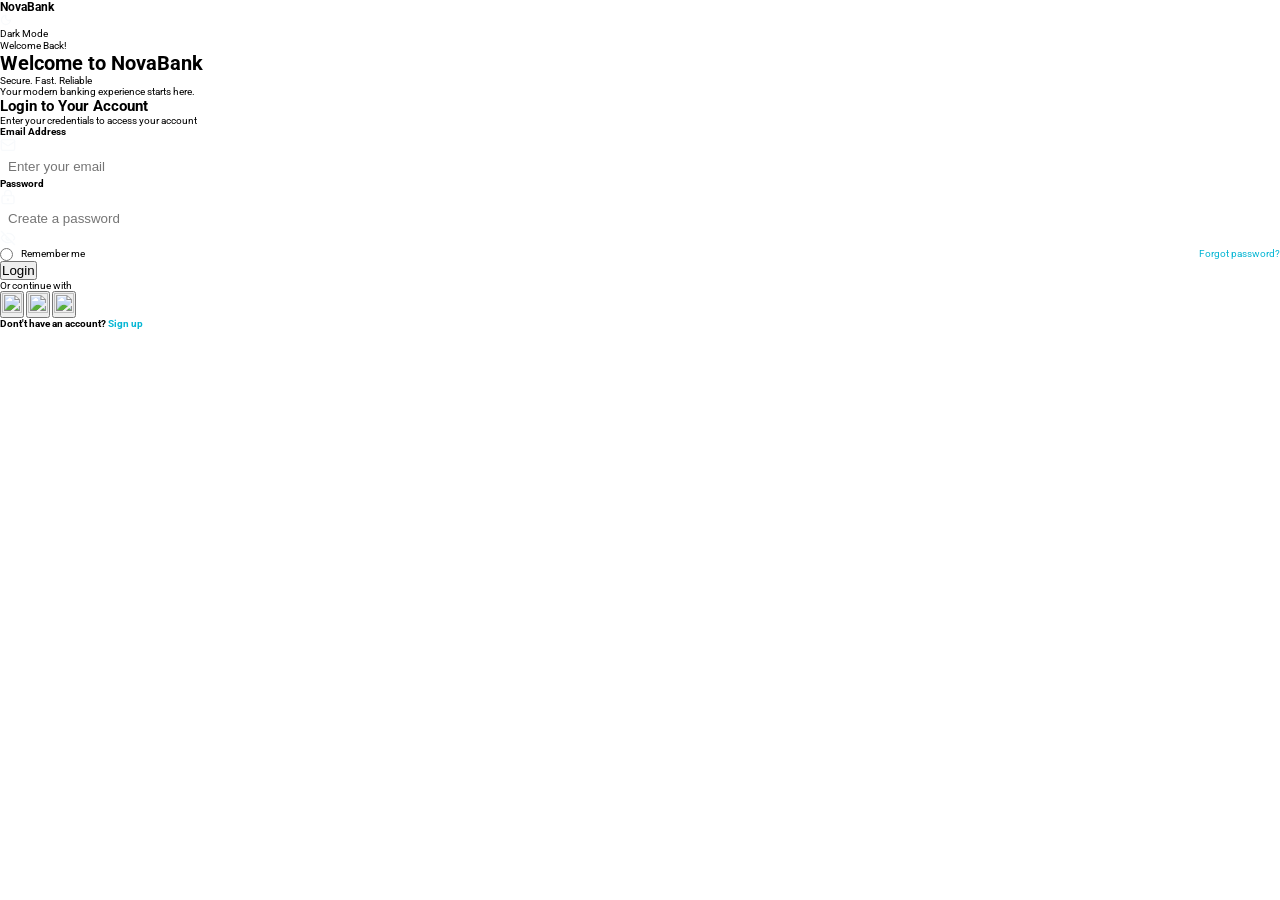
==== auth.html @ da0fc830 "ui correction(auth page)" ====
<!doctype html>
<html lang="en">
  <head>
    <meta charset="UTF-8" />
    <meta name="viewport" content="width=device-width, initial-scale=1.0" />
    <title>Signup-Login</title>
    <link rel="preconnect" href="https://fonts.googleapis.com" />
    <link rel="preconnect" href="https://fonts.gstatic.com" crossorigin />
    <link
      href="https://fonts.googleapis.com/css2?family=Inter:ital,opsz,wght@0,
14..32,100..900;1,14..32,100..900&display=swap"
      rel="stylesheet"
    />
    <link rel="preconnect" href="https://fonts.googleapis.com" />
    <link rel="preconnect" href="https://fonts.gstatic.com" crossorigin />
    <link
      href="https://fonts.googleapis.com/css2?family=Roboto:ital,wght@0,
100..900;1,100..900&display=swap"
      rel="stylesheet"
    />
    <link rel="stylesheet" href="styles/global-styles/general.css" />
    <link rel="stylesheet" href="styles/auth-styles/signup_header.css" />
    <link rel="stylesheet" href="styles/auth-styles/login.css" />
  </head>
  <body>
    <header class="header">
      <h3>Nova<span>Bank</span></h3>
      <div class="mode">
        <div class="mode_switch">
          <svg
            xmlns="http://www.w3.org/2000/svg"
            width="12"
            height="12"
            viewBox="0 0 24 24"
            fill="none"
            stroke="#f8fafc"
            stroke-width="2"
            stroke-linecap="round"
            stroke-linejoin="round"
            class="lucide lucide-moon-icon lucide-moon"
          >
            <path
              d="M20.985 12.486a9 9 0 1 1-9.473-9.472c.405-.022.617.46.402.803a6 6 0 0 0 8.268 8.268c.344-.215.825-.004.803.401"
            />
          </svg>
        </div>
        <p>Dark Mode</p>
      </div>
    </header>
    <div class="authentication_flex">
      <main class="signup_flex">
        <div class="body_header">
          <div class="hor_align login_hor">
            <p>Join NovaBank Today!</p>
            <img src="assets/icons/rocket_231138.png" alt="" class="icon" />
          </div>
          <div class="header_txt">
            <h1>Create Your <span>Account</span></h1>
            <p>
              Start your journey to smarter banking. It's quick,<br />easy and
              secure.
            </p>
          </div>
        </div>
        <form class="login_form">
          <h2>Create Your Account</h2>
          <p>Fill in your details to get started with NovaBank</p>
          <div class="input_con">
            <h4>Full Name</h4>
            <div class="input_field">
              <svg
                xmlns="http://www.w3.org/2000/svg"
                width="16"
                height="16"
                viewBox="0 0 24 24"
                fill="none"
                stroke="#f8fafc"
                stroke-width="2"
                stroke-linecap="round"
                stroke-linejoin="round"
                class="lucide lucide-user-icon lucide-user"
              >
                <path d="M19 21v-2a4 4 0 0 0-4-4H9a4 4 0 0 0-4 4v2" />
                <circle cx="12" cy="7" r="4" />
              </svg>
              <input
                placeholder="Enter your full name"
                type="text"
                class="user_name input"
              />
            </div>
          </div>
          <div class="input_con">
            <h4>Email Address</h4>
            <div class="input_field">
              <svg
                xmlns="http://www.w3.org/2000/svg"
                width="16"
                height="16"
                viewBox="0 0 24 24"
                fill="none"
                stroke="#f8fafc"
                stroke-width="2"
                stroke-linecap="round"
                stroke-linejoin="round"
                class="lucide lucide-mail-icon lucide-mail"
              >
                <path d="m22 7-8.991 5.727a2 2 0 0 1-2.009 0L2 7" />
                <rect x="2" y="4" width="20" height="16" rx="2" />
              </svg>
              <input
                placeholder="Enter your email"
                type="email"
                class="user_email input"
              />
            </div>
          </div>
          <div class="input_con">
            <h4>Phone Number</h4>
            <div class="input_field">
              <svg
                xmlns="http://www.w3.org/2000/svg"
                width="16"
                height="16"
                viewBox="0 0 24 24"
                fill="none"
                stroke="#f8fafc"
                stroke-width="2"
                stroke-linecap="round"
                stroke-linejoin="round"
                class="lucide lucide-phone-icon lucide-phone"
              >
                <path
                  d="M13.832 16.568a1 1 0 0 0 1.213-.303l.355-.465A2 2 0 0 1 
17 15h3a2 2 0 0 1 2 2v3a2 2 0 0 1-2 2A18 18 0 0 1 2 4a2 2 0 
0 1 2-2h3a2 2 0 0 1 2 2v3a2 2 0 0 1-.8 1.6l-.468.351a1 1 0 
0 0-.292 1.233 14 14 0 0 0 6.392 6.384"
                />
              </svg>
              <input
                placeholder="Enter your phone number"
                type="number"
                class="user_phone input"
              />
            </div>
          </div>
          <div class="input_con">
            <h4>Password</h4>
            <div class="input_field">
              <svg
                xmlns="http://www.w3.org/2000/svg"
                width="16"
                height="16"
                viewBox="0 0 24 24"
                fill="none"
                stroke="#f8fafc"
                stroke-width="2"
                stroke-linecap="round"
                stroke-linejoin="round"
                class="lucide lucide-lock-keyhole-icon lucide-lock-keyhole"
              >
                <circle cx="12" cy="16" r="1" />
                <rect x="3" y="10" width="18" height="12" rx="2" />
                <path d="M7 10V7a5 5 0 0 1 10 0v3" />
              </svg>
              <input
                placeholder="Create a password"
                type="password"
                class="user_password input"
              />
              <svg
                xmlns="http://www.w3.org/2000/svg"
                width="16"
                height="16"
                viewBox="0 0 24 24"
                fill="none"
                stroke="#f8fafc"
                stroke-width="2"
                stroke-linecap="round"
                stroke-linejoin="round"
                class="lucide lucide-eye-off-icon lucide-eye-off"
              >
                <path
                  d="M10.733 5.076a10.744 10.744 0 0 1 11.205 6.575 1 1 0 0 1 
0 .696 10.747 10.747 0 0 1-1.444 2.49"
                />
                <path d="M14.084 14.158a3 3 0 0 1-4.242-4.242" />
                <path
                  d="M17.479 17.499a10.75 10.75 0 0 1-15.417-5.151 1 1 0 0 1 
0-.696 10.75 10.75 0 0 1 4.446-5.143"
                />
                <path d="m2 2 20 20" />
              </svg>
            </div>
          </div>
          <div class="input_con">
            <h4>Confirm Password</h4>
            <div class="input_field">
              <svg
                xmlns="http://www.w3.org/2000/svg"
                width="16"
                height="16"
                viewBox="0 0 24 24"
                fill="none"
                stroke="#f8fafc"
                stroke-width="2"
                stroke-linecap="round"
                stroke-linejoin="round"
                class="lucide lucide-lock-keyhole-icon lucide-lock-keyhole"
              >
                <circle cx="12" cy="16" r="1" />
                <rect x="3" y="10" width="18" height="12" rx="2" />
                <path d="M7 10V7a5 5 0 0 1 10 0v3" />
              </svg>
              <input
                placeholder="Confirm your password"
                type="password"
                class="user_email input"
              />
              <svg
                xmlns="http://www.w3.org/2000/svg"
                width="16"
                height="16"
                viewBox="0 0 24 24"
                fill="none"
                stroke="#f8fafc"
                stroke-width="2"
                stroke-linecap="round"
                stroke-linejoin="round"
                class="lucide lucide-eye-off-icon lucide-eye-off"
              >
                <path
                  d="M10.733 5.076a10.744 10.744 0 0 1 11.205 6.575 1 1 0 0 1 
0 .696 10.747 10.747 0 0 1-1.444 2.49"
                />
                <path d="M14.084 14.158a3 3 0 0 1-4.242-4.242" />
                <path
                  d="M17.479 17.499a10.75 10.75 0 0 1-15.417-5.151 1 1 0 0 1 
0-.696 10.75 10.75 0 0 1 4.446-5.143"
                />
                <path d="m2 2 20 20" />
              </svg>
            </div>
          </div>
          <div class="terms_privacy">
            <input type="radio" class="privacy_approval" />
            <p>
              I agree to the <a href="#">Terms of Services</a> and
              <a href="#">Privacy Policy</a>
            </p>
          </div>
          <button type="submit" class="create_account_btn button">
            Create Account
          </button>
          <div class="signup_options_con_txt">
            <div class="hor_divider"></div>
            <p>Or sign up with</p>
            <div class="hor_divider"></div>
          </div>
          <div class="signup_options">
            <button class="google button_opt">
              <img
                src="assets/icons/google_2702602.png"
                alt=""
                class="icon_lg"
              />
            </button>
            <button class="apple button_opt">
              <img
                src="assets/icons/social_10092375.png"
                alt=""
                class="icon_lg"
              />
            </button>
            <button class="email button_opt">
              <img src="assets/icons/gmail_281786.png" alt="" class="icon_lg" />
            </button>
          </div>
          <div class="login_suggestion_link">
            <h4>
              Already have an account?
              <a href="#" class="login_suggestion">Login</a>
            </h4>
          </div>
        </form>
      </main>
      <main class="login_flex">
        <div class="body_header">
          <div class="hor_align login_hor">
            <p>Welcome Back!</p>
            <img src="assets/icons/rocket_231138.png" alt="" class="icon" />
          </div>
          <div class="header_txt">
            <h1>Welcome to <span>NovaBank</span></h1>
            <p>
              Secure. Fast. Reliable<br />Your modern banking experience starts
              here.
            </p>
          </div>
        </div>
        <form class="login_form">
          <h2>Login to Your Account</h2>
          <p>Enter your credentials to access your account</p>
          <div class="input_con">
            <h4>Email Address</h4>
            <div class="input_field">
              <svg
                xmlns="http://www.w3.org/2000/svg"
                width="16"
                height="16"
                viewBox="0 0 24 24"
                fill="none"
                stroke="#f8fafc"
                stroke-width="2"
                stroke-linecap="round"
                stroke-linejoin="round"
                class="lucide lucide-mail-icon lucide-mail"
              >
                <path d="m22 7-8.991 5.727a2 2 0 0 1-2.009 0L2 7" />
                <rect x="2" y="4" width="20" height="16" rx="2" />
              </svg>
              <input
                placeholder="Enter your email"
                type="email"
                class="user_email input"
              />
            </div>
          </div>
          <div class="input_con">
            <h4>Password</h4>
            <div class="input_field">
              <svg
                xmlns="http://www.w3.org/2000/svg"
                width="16"
                height="16"
                viewBox="0 0 24 24"
                fill="none"
                stroke="#f8fafc"
                stroke-width="2"
                stroke-linecap="round"
                stroke-linejoin="round"
                class="lucide lucide-lock-keyhole-icon lucide-lock-keyhole"
              >
                <circle cx="12" cy="16" r="1" />
                <rect x="3" y="10" width="18" height="12" rx="2" />
                <path d="M7 10V7a5 5 0 0 1 10 0v3" />
              </svg>
              <input
                placeholder="Create a password"
                type="password"
                class="user_password input"
              />
              <svg
                xmlns="http://www.w3.org/2000/svg"
                width="16"
                height="16"
                viewBox="0 0 24 24"
                fill="none"
                stroke="#f8fafc"
                stroke-width="2"
                stroke-linecap="round"
                stroke-linejoin="round"
                class="lucide lucide-eye-off-icon lucide-eye-off"
              >
                <path
                  d="M10.733 5.076a10.744 10.744 0 0 1 11.205 6.575 1 1 0 0 1 
0 .696 10.747 10.747 0 0 1-1.444 2.49"
                />
                <path d="M14.084 14.158a3 3 0 0 1-4.242-4.242" />
                <path
                  d="M17.479 17.499a10.75 10.75 0 0 1-15.417-5.151 1 1 0 0 1 
0-.696 10.75 10.75 0 0 1 4.446-5.143"
                />
                <path d="m2 2 20 20" />
              </svg>
            </div>
          </div>
          <div class="terms_privacy password_entries_con">
            <div class="hor_flex">
              <input type="radio" class="privacy_approval" />
              <p>Remember me</p>
            </div>
            <p>
              <a href="#">Forgot password?</a>
            </p>
          </div>
          <button type="submit" class="create_account_btn button">Login</button>
          <div class="signup_options_con_txt">
            <div class="hor_divider login_divider"></div>
            <p>Or continue with</p>
            <div class="hor_divider login_divider"></div>
          </div>
          <div class="signup_options">
            <button class="google button_opt">
              <img
                src="assets/icons/google_2702602.png"
                alt=""
                class="icon_lg"
              />
            </button>
            <button class="apple button_opt">
              <img
                src="assets/icons/social_10092375.png"
                alt=""
                class="icon_lg"
              />
            </button>
            <button class="email button_opt">
              <img src="assets/icons/gmail_281786.png" alt="" class="icon_lg" />
            </button>
          </div>
          <div class="login_suggestion_link">
            <h4>
              Dont't have an account?
              <a href="#" class="sign_suggestion">Sign up</a>
            </h4>
          </div>
        </form>
      </main>
    </div>

    <script src="src/auth/signup.js"></script>
  </body>
</html>
---- styles/global-styles/general.css ----
:root {
  /* =========================
     COLORS
  ========================== */

  --primary-color: #2563eb;
  --primary-light: #3b82f6;
  --primary-dark: #1d4ed8;
  --hover: rgba(255, 255, 255, 0.9);
  --secondary-color: #0f172a;
  --accent-color: #06b6d4;

  --success-color: #16a34a;
  --warning-color: #f59e0b;
  --danger-color: #dc2626;

  /* =========================
     BACKGROUND COLORS
  ========================== */

  --bg-color: #0f172a;
  --bg-secondary: #111827;
  --bg-card: #1e293b;
  --bg-hover: #334155;

  /* =========================
     TEXT COLORS
  ========================== */

  --text-primary: #f8fafc;
  --text-secondary: #cbd5e1;
  --text-muted: #94a3b8;

  /* =========================
     BORDER COLORS
  ========================== */

  --border-color: #334155;
  --border-light: #475569;
  --border-white: #f8fafc;

  /* =========================
     TYPOGRAPHY
  ========================== */

  --font-family: "Inter", sans-serif;

  --font-xs: 0.75rem;
  --font-sm: 0.875rem;
  --font-md: 1rem;
  --font-lg: 1.25rem;
  --font-xl: 1.5rem;
  --font-2xl: 2rem;

  --font-light: 300;
  --font-normal: 400;
  --font-medium: 500;
  --font-bold: 700;

  /* =========================
     SPACING
  ========================== */

  --space-xs: 0.25rem;
  --space-sm: 0.5rem;
  --space-md: 1rem;
  --space-lg: 1.5rem;
  --space-xl: 2rem;
  --space-2xl: 3rem;

  /* =========================
     BORDER RADIUS
  ========================== */

  --radius-sm: 6px;
  --radius-md: 10px;
  --radius-lg: 16px;
  --radius-xl: 24px;
  --radius-full: 999px;

  /* =========================
     SHADOWS
  ========================== */

  --shadow-sm: 0 2px 4px rgba(0, 0, 0, 0.1);

  --shadow-md: 0 4px 10px rgba(0, 0, 0, 0.15);

  --shadow-lg: 0 10px 25px rgba(0, 0, 0, 0.25);
  --shadow: 0px 2px 12px #1d4ed8;
  --shadow-t: 0px 2px 80px #1d4ed8;

  /* =========================
     TRANSITIONS
  ========================== */

  --transition-fast: 0.2s ease;
  --transition-normal: 0.3s ease;
  --transition-slow: 0.5s ease;

  /* =========================
     LAYOUT
  ========================== */

  --sidebar-width: 260px;
  --navbar-height: 70px;
  --container-width: 1200px;

  /* =========================
     Z-INDEX
  ========================== */

  --z-dropdown: 100;
  --z-fixed: 500;
  --z-modal: 1000;
  --z-toast: 2000;

  /* =========================
     GLASSMORPHISM
  ========================== */

  --glass-bg: rgba(255, 255, 255, 0.05);
  --glass-border: rgba(255, 255, 255, 0.1);
  --glass-blur: blur(12px);

  /* =========================
     PRIMARY GRADIENTS
  ========================== */

  --gradient-primary: linear-gradient(
    135deg,
    #2563eb 0%,
    #3b82f6 50%,
    #06b6d4 100%
  );

  --gradient-secondary: linear-gradient(
    135deg,
    #0f172a 0%,
    #111827 50%,
    #1e293b 100%
  );

  --gradient-card: linear-gradient(
    145deg,
    rgba(37, 99, 235, 0.12),
    rgba(6, 182, 212, 0.06)
  );

  --gradient-glow: radial-gradient(
    circle,
    rgba(37, 99, 235, 0.35),
    transparent 70%
  );

  --gradient-border: linear-gradient(
    to right,
    rgba(59, 130, 246, 0.5),
    rgba(6, 182, 212, 0.3)
  );

  /* =========================
     BUTTON GRADIENTS
  ========================== */

  --gradient-btn-primary: linear-gradient(135deg, #2563eb, #06b6d4);

  --gradient-btn-hover: linear-gradient(135deg, #1d4ed8, #0891b2);

  /* =========================
     HERO BACKGROUND
  ========================== */

  --gradient-hero:
    radial-gradient(
      circle at top left,
      rgba(37, 99, 235, 0.2),
      transparent 30%
    ),
    radial-gradient(
      circle at bottom right,
      rgba(6, 182, 212, 0.15),
      transparent 30%
    ),
    #0f172a;

  /* =========================
     TEXT GRADIENT
  ========================== */

  --gradient-text: linear-gradient(to right, #60a5fa, #22d3ee);

  /* =========================
     FINTECH GLOW EFFECTS
  ========================== */

  --gradient-blue-glow: radial-gradient(
    circle,
    rgba(37, 99, 235, 0.4),
    transparent 75%
  );

  --gradient-cyan-glow: radial-gradient(
    circle,
    rgba(6, 182, 212, 0.35),
    transparent 75%
  );
}
* {
  margin: 0;
  padding: 0;
  box-sizing: border-box;
}
html {
  font-size: 62.5%;
  scroll-behavior: smooth;
}
body {
  font-family: "Roboto", sans-serif;
  font-optical-sizing: auto;
  font-style: normal;
  font-variation-settings: "wdth" 100;
}
a {
  text-decoration: none;
  color: var(--accent-color);
}
.btn {
  padding: var(--space-md) var(--space-xl);
  border-radius: var(--radius-md);
  background: none;
  border: none;
  color: var(--text-primary);
  font-size: var(--font-md);
  transition:
    background-color 0.4s ease,
    color 0.4s ease,
    transform 0.4s ease;
}
.flex_con {
  display: flex;
  justify-content: space-between;
  align-items: center;
  padding: 2rem 3rem;
  border-radius: 1.2rem;
  background-color: var(--bg-secondary);
  margin-top: 4rem;
  border: 1px solid var(--primary-dark);
  gap: 1rem;
}
.flex_content {
  display: flex;
  flex-direction: column;
}
.icon {
  height: 1.2rem;
  width: 1.2rem;
}
.icon_lg {
  height: 2rem;
  width: 2rem;
}
.hor_align {
  display: flex;
  align-items: center;
  gap: 0.4rem;
}
.input {
  padding: 0.4rem 0.8rem;
  background: none;
  border: none;
  width: 100%;
  outline: none;
  color: var(--text-primary);
}
input[type="number"]::-webkit-outer-spin-button,
input[type="number"]::-webkit-inner-spin-button {
  -webkit-appearance: none;
  margin: 0;
}
.authentication_flex {
  position: relative;
  width: 100%;
}

.signup_flex,
.login_flex {
  position: absolute;
  width: 100%;
  transition: all 1s ease;
}

.login_flex {
  left: 0;
}

.signup_flex {
  left: -100%;
}

/* show signup */
.signup_show {
  left: 0;
}

/* move login out */
.login_hide {
  left: 100%;
  opacity: 0;
}

/* reset states */
.login_show {
  left: 0;
  opacity: 1;
}

.signup_hide {
  left: -100%;
  opacity: 0;
}
.login_suggested_links {
  display: flex;
  gap: 0.8rem;
  align-items: center;
  justify-content: center;
  text-align: center;
}
---- styles/auth-styles/login.css ----
.password_entries_con {
  display: flex;
  justify-content: space-between;
}
.hor_flex {
  display: flex;
  justify-content: center;
  gap: 0.8rem;
}
.login_divider {
  width: min(8rem, 100%);
}
body {
  overflow-x: hidden;
}
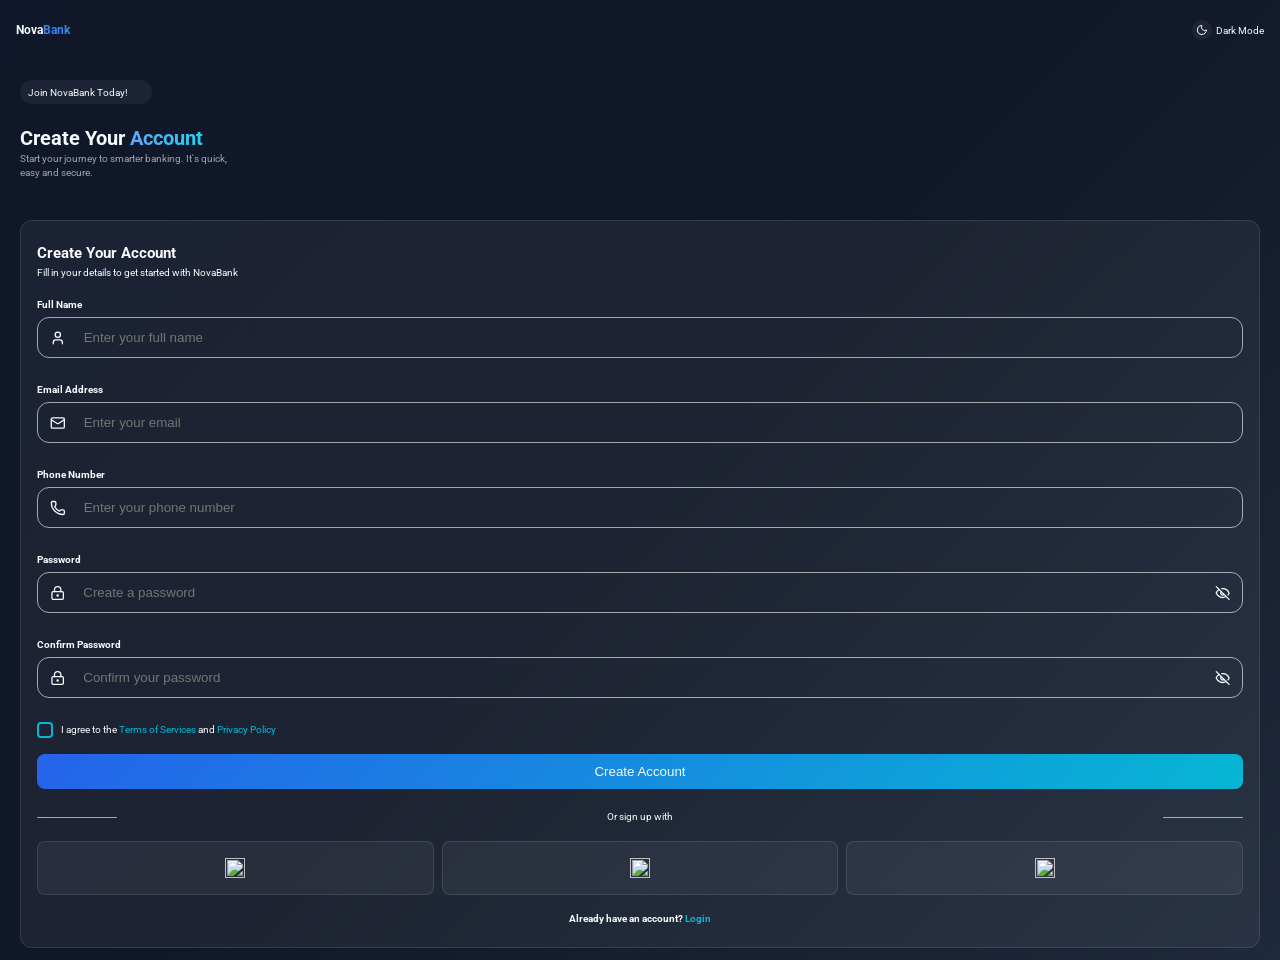
==== commit fd9dfba7: "signup form validation logic implementation" ====
--- a/auth.html
+++ b/auth.html
@@ -62,7 +62,7 @@
             </p>
           </div>
         </div>
-        <form class="login_form">
+        <form class="signup_form">
           <h2>Create Your Account</h2>
           <p>Fill in your details to get started with NovaBank</p>
           <div class="input_con">
@@ -86,9 +86,10 @@
               <input
                 placeholder="Enter your full name"
                 type="text"
-                class="user_name input"
-              />
-            </div>
+                class="user_name input js_signup_name"
+              />
+            </div>
+            <div class="name_error_msg error_con"></div>
           </div>
           <div class="input_con">
             <h4>Email Address</h4>
@@ -111,9 +112,10 @@
               <input
                 placeholder="Enter your email"
                 type="email"
-                class="user_email input"
-              />
-            </div>
+                class="user_email input js_signup_email"
+              />
+            </div>
+            <div class="email_error_msg error_con"></div>
           </div>
           <div class="input_con">
             <h4>Phone Number</h4>
@@ -132,21 +134,22 @@
               >
                 <path
                   d="M13.832 16.568a1 1 0 0 0 1.213-.303l.355-.465A2 2 0 0 1 
-17 15h3a2 2 0 0 1 2 2v3a2 2 0 0 1-2 2A18 18 0 0 1 2 4a2 2 0 
-0 1 2-2h3a2 2 0 0 1 2 2v3a2 2 0 0 1-.8 1.6l-.468.351a1 1 0 
-0 0-.292 1.233 14 14 0 0 0 6.392 6.384"
+                 17 15h3a2 2 0 0 1 2 2v3a2 2 0 0 1-2 2A18 18 0 0 1 2 4a2 2 0 
+                 0 1 2-2h3a2 2 0 0 1 2 2v3a2 2 0 0 1-.8 1.6l-.468.351a1 1 0 
+                 0 0-.292 1.233 14 14 0 0 0 6.392 6.384"
                 />
               </svg>
               <input
                 placeholder="Enter your phone number"
                 type="number"
-                class="user_phone input"
-              />
-            </div>
+                class="user_phone input js_signup_phone"
+              />
+            </div>
+            <div class="phoneNo_error_msg error_con"></div>
           </div>
           <div class="input_con">
             <h4>Password</h4>
-            <div class="input_field">
+            <div class="input_field password_con1">
               <svg
                 xmlns="http://www.w3.org/2000/svg"
                 width="16"
@@ -166,7 +169,7 @@
               <input
                 placeholder="Create a password"
                 type="password"
-                class="user_password input"
+                class="user_password input js_signup_password"
               />
               <svg
                 xmlns="http://www.w3.org/2000/svg"
@@ -192,10 +195,11 @@
                 <path d="m2 2 20 20" />
               </svg>
             </div>
+            <div class="password_error_msg error_con"></div>
           </div>
           <div class="input_con">
             <h4>Confirm Password</h4>
-            <div class="input_field">
+            <div class="input_field js_user_password_con2">
               <svg
                 xmlns="http://www.w3.org/2000/svg"
                 width="16"
@@ -215,7 +219,7 @@
               <input
                 placeholder="Confirm your password"
                 type="password"
-                class="user_email input"
+                class="js_confirm_password input"
               />
               <svg
                 xmlns="http://www.w3.org/2000/svg"
@@ -231,16 +235,17 @@
               >
                 <path
                   d="M10.733 5.076a10.744 10.744 0 0 1 11.205 6.575 1 1 0 0 1 
-0 .696 10.747 10.747 0 0 1-1.444 2.49"
+                0 .696 10.747 10.747 0 0 1-1.444 2.49"
                 />
                 <path d="M14.084 14.158a3 3 0 0 1-4.242-4.242" />
                 <path
                   d="M17.479 17.499a10.75 10.75 0 0 1-15.417-5.151 1 1 0 0 1 
-0-.696 10.75 10.75 0 0 1 4.446-5.143"
+                0-.696 10.75 10.75 0 0 1 4.446-5.143"
                 />
                 <path d="m2 2 20 20" />
               </svg>
             </div>
+            <div class="confirm_password_error_msg error_con"></div>
           </div>
           <div class="terms_privacy">
             <input type="radio" class="privacy_approval" />
@@ -418,7 +423,6 @@
         </form>
       </main>
     </div>
-
-    <script src="src/auth/signup.js"></script>
+    <script type="module" src="src/controllers/authController.js"></script>
   </body>
 </html>
--- a/styles/global-styles/general.css
+++ b/styles/global-styles/general.css
@@ -6,7 +6,7 @@
   --primary-color: #2563eb;
   --primary-light: #3b82f6;
   --primary-dark: #1d4ed8;
-  --hover: rgba(255, 255, 255, 0.9);
+  --hover: rgb(238, 238, 238);
   --secondary-color: #0f172a;
   --accent-color: #06b6d4;
 
@@ -30,6 +30,7 @@
   --text-primary: #f8fafc;
   --text-secondary: #cbd5e1;
   --text-muted: #94a3b8;
+  --text: rgba(255, 255, 255, 0.6);
 
   /* =========================
      BORDER COLORS
@@ -48,7 +49,7 @@
   --font-xs: 0.75rem;
   --font-sm: 0.875rem;
   --font-md: 1rem;
-  --font-lg: 1.25rem;
+  --font-lg: 1.2rem;
   --font-xl: 1.5rem;
   --font-2xl: 2rem;
 
@@ -220,6 +221,7 @@
   font-optical-sizing: auto;
   font-style: normal;
   font-variation-settings: "wdth" 100;
+  position: relative;
 }
 a {
   text-decoration: none;
@@ -239,14 +241,12 @@
 }
 .flex_con {
   display: flex;
-  justify-content: space-between;
   align-items: center;
-  padding: 2rem 3rem;
+  padding: 2rem 2rem;
   border-radius: 1.2rem;
   background-color: var(--bg-secondary);
   margin-top: 4rem;
   border: 1px solid var(--primary-dark);
-  gap: 1rem;
 }
 .flex_content {
   display: flex;
@@ -281,43 +281,48 @@
 .authentication_flex {
   position: relative;
   width: 100%;
-}
-
+  overflow-x: hidden;
+  overflow-y: auto;
+  min-height: 100vh;
+}
 .signup_flex,
 .login_flex {
   position: absolute;
   width: 100%;
-  transition: all 1s ease;
-}
-
+  top: 0;
+  transition: all 0.8s ease;
+  padding: 2rem;
+  overflow-y: auto;
+}
 .login_flex {
+  left: 100%;
+}
+.signup_flex {
   left: 0;
 }
 
-.signup_flex {
-  left: -100%;
-}
-
-/* show signup */
+/* login visible */
+.login_show {
+  transform: translateX(0);
+  opacity: 1;
+}
+
+/* login hidden */
+.login_hide {
+  transform: translateX(100%);
+  opacity: 0;
+}
+
+/* signup hidden */
+.signup_hide {
+  transform: translateX(-100%);
+  opacity: 0;
+}
+
+/* signup visible */
 .signup_show {
-  left: 0;
-}
-
-/* move login out */
-.login_hide {
-  left: 100%;
-  opacity: 0;
-}
-
-/* reset states */
-.login_show {
-  left: 0;
+  transform: translateX(100%);
   opacity: 1;
-}
-
-.signup_hide {
-  left: -100%;
-  opacity: 0;
 }
 .login_suggested_links {
   display: flex;
@@ -326,3 +331,10 @@
   justify-content: center;
   text-align: center;
 }
+.divider_vert {
+  height: 3rem;
+  border-radius: 1rem;
+  width: 2px;
+  margin: 0 0.8rem;
+  background-color: rgba(255, 255, 255, 0.1);
+}
--- a/styles/auth-styles/signup_header.css
+++ b/styles/auth-styles/signup_header.css
@@ -0,0 +1,167 @@
+body {
+  background: var(--gradient-secondary);
+  color: var(--text-primary);
+}
+.header {
+  display: flex;
+  justify-content: space-between;
+  align-items: center;
+  padding: 2rem 1.6rem;
+}
+.header span {
+  color: var(--primary-light);
+}
+.mode {
+  display: flex;
+  gap: 0.4rem;
+  align-items: center;
+}
+.mode_switch {
+  height: 2rem;
+  width: 2rem;
+  display: flex;
+  border-radius: 1rem;
+  justify-content: center;
+  align-items: center;
+  padding: 0.4rem;
+  background-color: var(--glass-bg);
+}
+.login_hor {
+  padding: 0.6rem 0.8rem;
+  background-color: var(--glass-bg);
+  width: max-content;
+  border-radius: 1.2rem;
+}
+.header_txt {
+  padding-top: 2rem;
+  line-height: 1.4;
+}
+.header_txt span {
+  background: var(--gradient-text);
+  -webkit-background-clip: text;
+  -webkit-text-fill-color: transparent;
+  background-clip: text;
+}
+.header_txt p {
+  color: rgba(255, 255, 255, 0.6);
+}
+.login_form,
+.signup_form {
+  margin-top: 4rem;
+  padding-bottom: 4000rem;
+  padding: 2rem 1.6rem;
+  border: 1px solid rgba(255, 255, 255, 0.1);
+  border-radius: 1.2rem;
+  background-color: var(--glass-bg);
+  line-height: 1.6;
+}
+.login_form p {
+  color: rgba(255, 255, 255, 0.6);
+}
+.input_con {
+  margin-top: 1.6rem;
+}
+.error_con {
+  padding-top: 0.8rem;
+  padding-left: 0.4rem;
+  color: var(--danger-color);
+}
+.input_field {
+  padding: 0.8rem 1.2rem;
+  display: flex;
+  gap: 1rem;
+  align-items: center;
+  flex: 1;
+  margin-top: 0.4rem;
+  border: 1px solid rgba(255, 255, 255, 0.6);
+  border-radius: 1.2rem;
+}
+.terms_privacy {
+  display: flex;
+  align-items: flex-start;
+  margin-top: 1.6rem;
+  gap: 0.8rem;
+}
+.privacy_approval {
+  appearance: none;
+  -webkit-appearance: none;
+
+  width: 16px;
+  height: 16px;
+  border: 2px solid var(--accent-color);
+  border-radius: 0.4rem;
+  cursor: pointer;
+  position: relative;
+  transition: 0.3s ease;
+}
+
+.privacy_approval:checked {
+  background-color: var(--accent-color);
+}
+
+.privacy_approval:checked::before {
+  content: "";
+  width: 6px;
+  height: 6px;
+  background: white;
+  border-radius: 50%;
+
+  position: absolute;
+  top: 50%;
+  left: 50%;
+  transform: translate(-50%, -50%);
+}
+.button {
+  background: var(--gradient-btn-primary);
+  width: 100%;
+  padding: 1rem 0;
+  margin-top: 1.6rem;
+  border: none;
+  border-radius: 0.8rem;
+  color: var(--text-primary);
+  transition: background 0.4s ease;
+}
+.button:hover {
+  background: var(--gradient-btn-hover);
+}
+.signup_options_con_txt {
+  display: flex;
+  justify-content: space-between;
+  flex: 1;
+  align-items: center;
+  margin-top: 2rem;
+  gap: 1rem;
+}
+.hor_divider {
+  height: 1px;
+  width: min(8rem, 100%);
+  border-radius: 0.8rem;
+  background-color: rgba(255, 255, 255, 0.6);
+}
+.signup_options {
+  display: flex;
+  justify-content: center;
+  margin-top: 1.6rem;
+  gap: 0.8rem;
+}
+
+.button_opt {
+  background-color: rgba(255, 255, 255, 0.05);
+  width: 100%;
+  padding: 1.6rem;
+  border: 1px solid rgba(255, 255, 255, 0.1);
+  border-radius: 0.8rem;
+  color: var(--text-primary);
+  transition: background 0.4s ease;
+  display: flex;
+  justify-content: center;
+}
+.login_suggestion_link {
+  display: flex;
+  justify-content: center;
+  margin-top: 1.6rem;
+}
+main {
+  min-height: 100vh;
+  overflow-y: auto;
+}
--- a/styles/auth-styles/login.css
+++ b/styles/auth-styles/login.css
@@ -10,6 +10,3 @@
 .login_divider {
   width: min(8rem, 100%);
 }
-body {
-  overflow-x: hidden;
-}
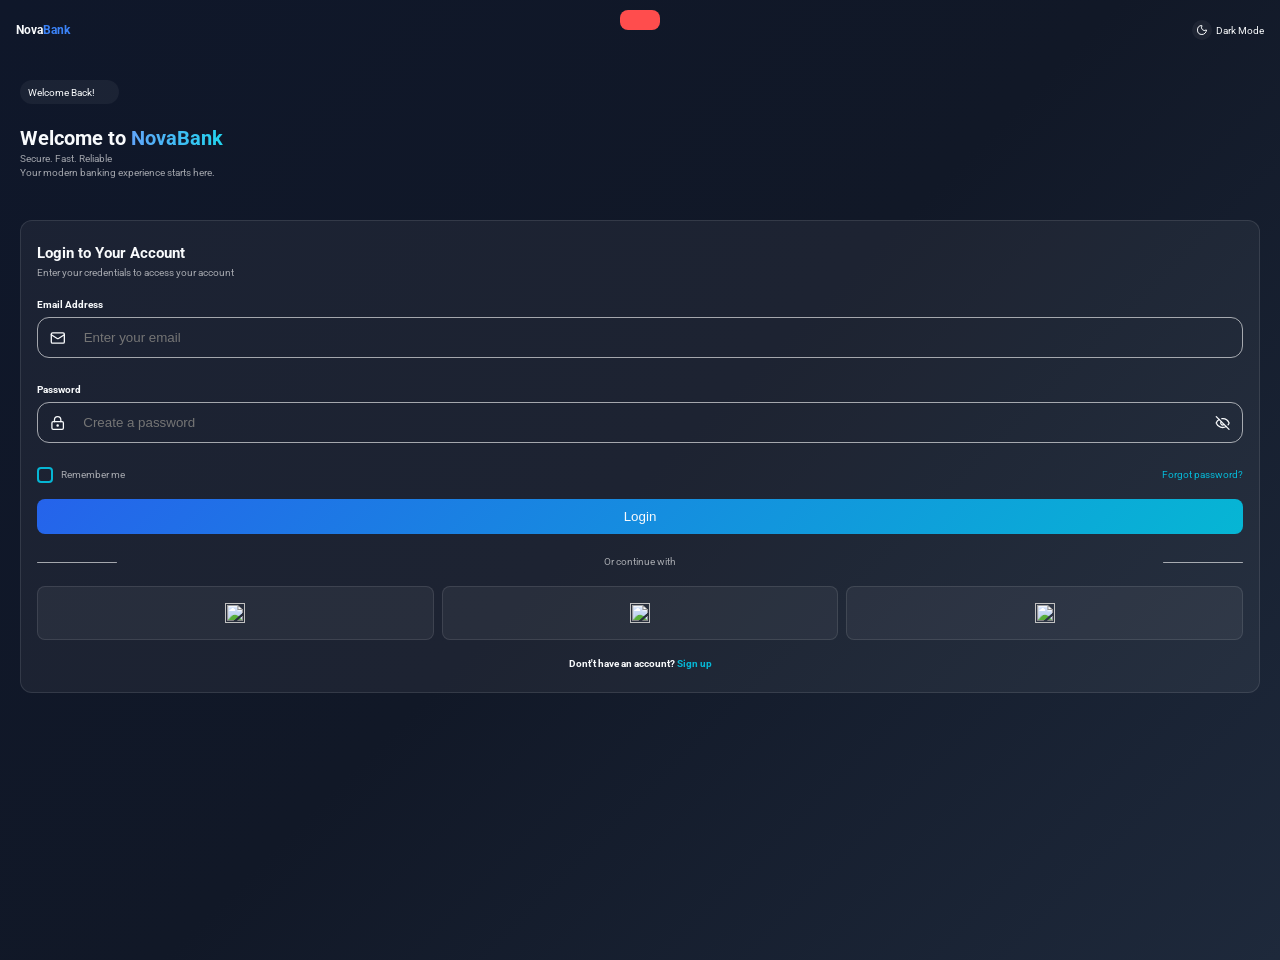
==== commit 11c6aa4d: "transfer functionality" ====
--- a/auth.html
+++ b/auth.html
@@ -8,14 +8,14 @@
     <link rel="preconnect" href="https://fonts.gstatic.com" crossorigin />
     <link
       href="https://fonts.googleapis.com/css2?family=Inter:ital,opsz,wght@0,
-14..32,100..900;1,14..32,100..900&display=swap"
+    14..32,100..900;1,14..32,100..900&display=swap"
       rel="stylesheet"
     />
     <link rel="preconnect" href="https://fonts.googleapis.com" />
     <link rel="preconnect" href="https://fonts.gstatic.com" crossorigin />
     <link
       href="https://fonts.googleapis.com/css2?family=Roboto:ital,wght@0,
-100..900;1,100..900&display=swap"
+    100..900;1,100..900&display=swap"
       rel="stylesheet"
     />
     <link rel="stylesheet" href="styles/global-styles/general.css" />
@@ -24,6 +24,9 @@
   </head>
   <body>
     <header class="header">
+      <div class="general_error_msg error_con">
+        <!-- <p>Email already exist!</p> -->
+      </div>
       <h3>Nova<span>Bank</span></h3>
       <div class="mode">
         <div class="mode_switch">
@@ -327,9 +330,10 @@
               <input
                 placeholder="Enter your email"
                 type="email"
-                class="user_email input"
-              />
-            </div>
+                class="input login_email"
+              />
+            </div>
+            <div class="error_con login_email_error_msg"></div>
           </div>
           <div class="input_con">
             <h4>Password</h4>
@@ -353,7 +357,7 @@
               <input
                 placeholder="Create a password"
                 type="password"
-                class="user_password input"
+                class="login_password input"
               />
               <svg
                 xmlns="http://www.w3.org/2000/svg"
@@ -379,6 +383,7 @@
                 <path d="m2 2 20 20" />
               </svg>
             </div>
+            <div class="error_con login_password_error_msg"></div>
           </div>
           <div class="terms_privacy password_entries_con">
             <div class="hor_flex">
@@ -389,7 +394,7 @@
               <a href="#">Forgot password?</a>
             </p>
           </div>
-          <button type="submit" class="create_account_btn button">Login</button>
+          <button type="submit" class="button login_btn">Login</button>
           <div class="signup_options_con_txt">
             <div class="hor_divider login_divider"></div>
             <p>Or continue with</p>
--- a/styles/global-styles/general.css
+++ b/styles/global-styles/general.css
@@ -295,10 +295,10 @@
   overflow-y: auto;
 }
 .login_flex {
+  left: 0;
+}
+.signup_flex {
   left: 100%;
-}
-.signup_flex {
-  left: 0;
 }
 
 /* login visible */
@@ -338,3 +338,6 @@
   margin: 0 0.8rem;
   background-color: rgba(255, 255, 255, 0.1);
 }
+div {
+  cursor: pointer;
+}
--- a/styles/auth-styles/signup_header.css
+++ b/styles/auth-styles/signup_header.css
@@ -7,6 +7,7 @@
   justify-content: space-between;
   align-items: center;
   padding: 2rem 1.6rem;
+  position: relative;
 }
 .header span {
   color: var(--primary-light);
@@ -48,7 +49,6 @@
 .login_form,
 .signup_form {
   margin-top: 4rem;
-  padding-bottom: 4000rem;
   padding: 2rem 1.6rem;
   border: 1px solid rgba(255, 255, 255, 0.1);
   border-radius: 1.2rem;
@@ -165,3 +165,19 @@
   min-height: 100vh;
   overflow-y: auto;
 }
+.general_error_msg {
+  position: fixed; /* changed */
+  top: 1rem;
+  left: 50%;
+  transform: translateX(-50%);
+
+  width: max-content;
+  padding: 1rem 2rem;
+
+  background: #ff4d4d;
+  color: white;
+
+  border-radius: 0.8rem;
+
+  z-index: 9999;
+}
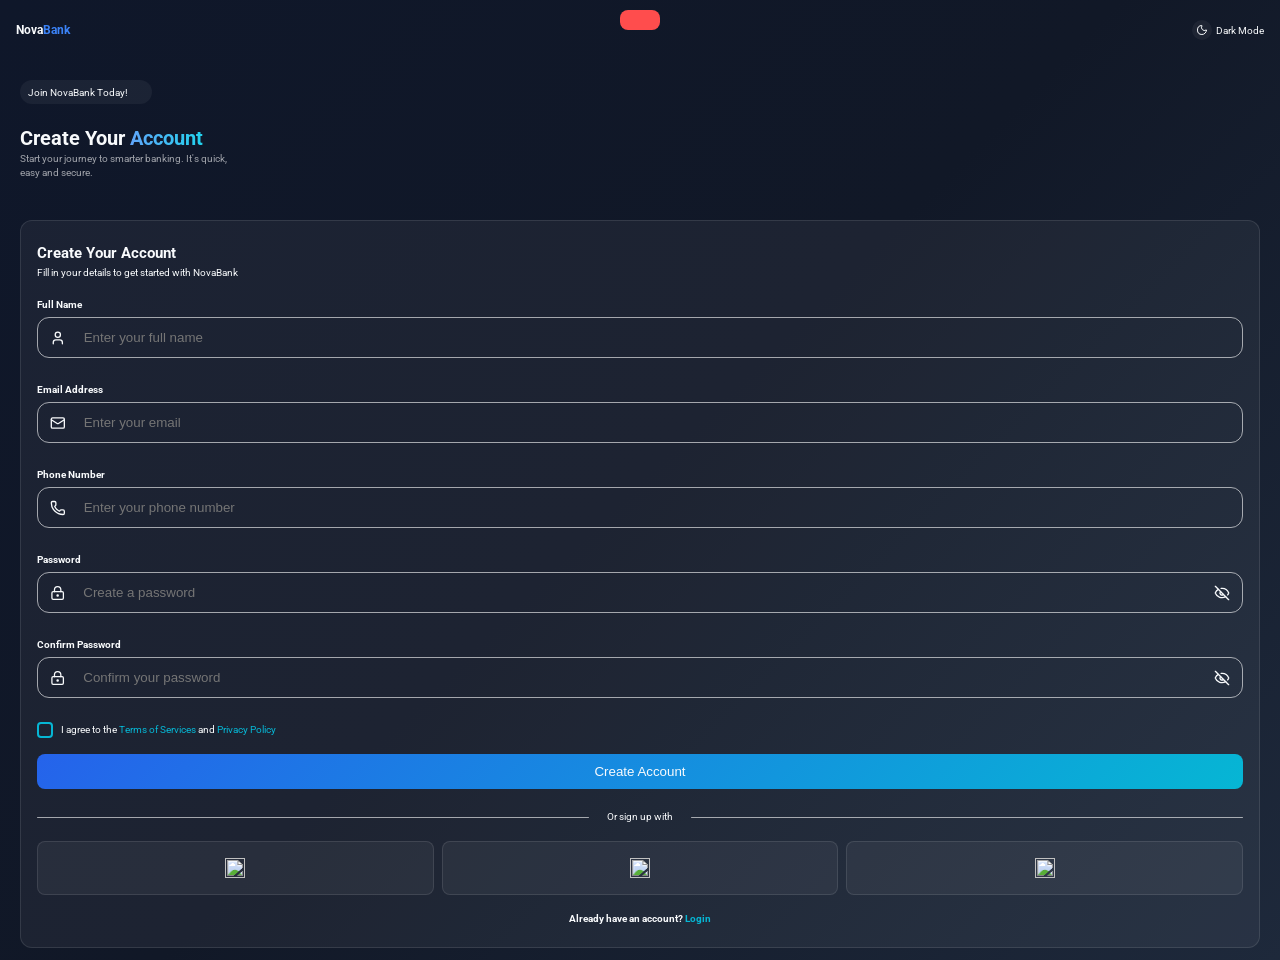
==== commit a5a957c4: "add the password reveal functionality to the authentication page and change the eye icon in some pag" ====
--- a/auth.html
+++ b/auth.html
@@ -174,29 +174,53 @@
                 type="password"
                 class="user_password input js_signup_password"
               />
-              <svg
-                xmlns="http://www.w3.org/2000/svg"
-                width="16"
-                height="16"
-                viewBox="0 0 24 24"
-                fill="none"
-                stroke="#f8fafc"
-                stroke-width="2"
-                stroke-linecap="round"
-                stroke-linejoin="round"
-                class="lucide lucide-eye-off-icon lucide-eye-off"
-              >
-                <path
-                  d="M10.733 5.076a10.744 10.744 0 0 1 11.205 6.575 1 1 0 0 1 
-0 .696 10.747 10.747 0 0 1-1.444 2.49"
-                />
-                <path d="M14.084 14.158a3 3 0 0 1-4.242-4.242" />
-                <path
-                  d="M17.479 17.499a10.75 10.75 0 0 1-15.417-5.151 1 1 0 0 1 
-0-.696 10.75 10.75 0 0 1 4.446-5.143"
-                />
-                <path d="m2 2 20 20" />
-              </svg>
+              <div class="password_icon">
+                <svg
+                  class="eye_icon closed_eye show"
+                  xmlns="http://www.w3.org/2000/svg"
+                  width="16"
+                  height="16"
+                  viewBox="0 0 24 24"
+                  fill="none"
+                  stroke="#f8fafc"
+                  stroke-width="2"
+                  stroke-linecap="round"
+                  stroke-linejoin="round"
+                  class="lucide lucide-eye-off-icon lucide-eye-off"
+                >
+                  <path
+                    d="M10.733 5.076a10.744 10.744 0 0 1 11.205 6.575 1 1 0 
+                  0 1 
+                   0 .696 10.747 10.747 0 0 1-1.444 2.49"
+                  />
+                  <path d="M14.084 14.158a3 3 0 0 1-4.242-4.242" />
+                  <path
+                    d="M17.479 17.499a10.75 10.75 0 0 1-15.417-5.151 1 1 0 
+                    0 1 
+                    0-.696 10.75 10.75 0 0 1 4.446-5.143"
+                  />
+                  <path d="m2 2 20 20" />
+                </svg>
+
+                <svg
+                  class="eye_icon open_eye hide"
+                  xmlns="http://www.w3.org/2000/svg"
+                  width="16"
+                  height="16"
+                  viewBox="0 0 24 24"
+                  fill="none"
+                  stroke="#f8fafc"
+                  stroke-width="2"
+                  stroke-linecap="round"
+                  stroke-linejoin="round"
+                  class="lucide lucide-eye-icon lucide-eye"
+                >
+                  <path
+                    d="M2.062 12.348a1 1 0 0 1 0-.696 10.75 10.75 0 0 1 19.876 0 1 1 0 0 1 0 .696 10.75 10.75 0 0 1-19.876 0"
+                  />
+                  <circle cx="12" cy="12" r="3" />
+                </svg>
+              </div>
             </div>
             <div class="password_error_msg error_con"></div>
           </div>
@@ -223,6 +247,163 @@
                 placeholder="Confirm your password"
                 type="password"
                 class="js_confirm_password input"
+              />
+
+              <div class="password_icon2">
+                <svg
+                  class="eye_icon2 closed_eye2 show"
+                  xmlns="http://www.w3.org/2000/svg"
+                  width="16"
+                  height="16"
+                  viewBox="0 0 24 24"
+                  fill="none"
+                  stroke="#f8fafc"
+                  stroke-width="2"
+                  stroke-linecap="round"
+                  stroke-linejoin="round"
+                  class="lucide lucide-eye-off-icon lucide-eye-off"
+                >
+                  <path
+                    d="M10.733 5.076a10.744 10.744 0 0 1 11.205 6.575 1 1 0                         0 1 
+                       0 .696 10.747 10.747 0 0 1-1.444 2.49"
+                  />
+                  <path d="M14.084 14.158a3 3 0 0 1-4.242-4.242" />
+                  <path
+                    d="M17.479 17.499a10.75 10.75 0 0 1-15.417-5.151 1 1 0 0 1 
+                       0-.696 10.75 10.75 0 0 1 4.446-5.143"
+                  />
+                  <path d="m2 2 20 20" />
+                </svg>
+                <svg
+                  class="eye_icon2 open_eye2 hide"
+                  xmlns="http://www.w3.org/2000/svg"
+                  width="16"
+                  height="16"
+                  viewBox="0 0 24 24"
+                  fill="none"
+                  stroke="#f8fafc"
+                  stroke-width="2"
+                  stroke-linecap="round"
+                  stroke-linejoin="round"
+                  class="lucide lucide-eye-icon lucide-eye"
+                >
+                  <path
+                    d="M2.062 12.348a1 1 0 0 1 0-.696 10.75 10.75 0 0 1 19.876 0 1 1 0 0 1 0 .696 10.75 10.75 0 0 1-19.876 0"
+                  />
+                  <circle cx="12" cy="12" r="3" />
+                </svg>
+              </div>
+            </div>
+            <div class="confirm_password_error_msg error_con"></div>
+          </div>
+          <div class="terms_privacy">
+            <input type="radio" class="privacy_approval" />
+            <p>
+              I agree to the <a href="#">Terms of Services</a> and
+              <a href="#">Privacy Policy</a>
+            </p>
+          </div>
+          <button type="submit" class="create_account_btn button">
+            Create Account
+          </button>
+          <div class="signup_options_con_txt">
+            <div class="hor_divider_left"></div>
+            <p>Or sign up with</p>
+            <div class="hor_divider_right"></div>
+          </div>
+          <div class="signup_options">
+            <button class="google button_opt">
+              <img
+                src="assets/icons/google_2702602.png"
+                alt=""
+                class="icon_lg"
+              />
+            </button>
+            <button class="apple button_opt">
+              <img
+                src="assets/icons/social_10092375.png"
+                alt=""
+                class="icon_lg"
+              />
+            </button>
+            <button class="email button_opt">
+              <img src="assets/icons/gmail_281786.png" alt="" class="icon_lg" />
+            </button>
+          </div>
+          <div class="login_suggestion_link">
+            <h4>
+              Already have an account?
+              <a href="#" class="login_suggestion">Login</a>
+            </h4>
+          </div>
+        </form>
+      </main>
+      <main class="login_flex">
+        <div class="body_header">
+          <div class="hor_align login_hor">
+            <p>Welcome Back!</p>
+            <img src="assets/icons/rocket_231138.png" alt="" class="icon" />
+          </div>
+          <div class="header_txt">
+            <h1>Welcome to <span>NovaBank</span></h1>
+            <p>
+              Secure. Fast. Reliable<br />Your modern banking experience starts
+              here.
+            </p>
+          </div>
+        </div>
+        <form class="login_form">
+          <h2>Login to Your Account</h2>
+          <p>Enter your credentials to access your account</p>
+          <div class="input_con">
+            <h4>Email Address</h4>
+            <div class="input_field">
+              <svg
+                xmlns="http://www.w3.org/2000/svg"
+                width="16"
+                height="16"
+                viewBox="0 0 24 24"
+                fill="none"
+                stroke="#f8fafc"
+                stroke-width="2"
+                stroke-linecap="round"
+                stroke-linejoin="round"
+                class="lucide lucide-mail-icon lucide-mail"
+              >
+                <path d="m22 7-8.991 5.727a2 2 0 0 1-2.009 0L2 7" />
+                <rect x="2" y="4" width="20" height="16" rx="2" />
+              </svg>
+              <input
+                placeholder="Enter your email"
+                type="email"
+                class="input login_email"
+              />
+            </div>
+            <div class="error_con login_email_error_msg"></div>
+          </div>
+          <div class="input_con">
+            <h4>Password</h4>
+            <div class="input_field">
+              <svg
+                xmlns="http://www.w3.org/2000/svg"
+                width="16"
+                height="16"
+                viewBox="0 0 24 24"
+                fill="none"
+                stroke="#f8fafc"
+                stroke-width="2"
+                stroke-linecap="round"
+                stroke-linejoin="round"
+                class="lucide lucide-lock-keyhole-icon lucide-lock-keyhole"
+              >
+                <circle cx="12" cy="16" r="1" />
+                <rect x="3" y="10" width="18" height="12" rx="2" />
+                <path d="M7 10V7a5 5 0 0 1 10 0v3" />
+              </svg>
+              <input
+                placeholder="Create a password"
+                type="password"
+                class="login_password input"
               />
               <svg
                 xmlns="http://www.w3.org/2000/svg"
@@ -248,22 +429,22 @@
                 <path d="m2 2 20 20" />
               </svg>
             </div>
-            <div class="confirm_password_error_msg error_con"></div>
-          </div>
-          <div class="terms_privacy">
-            <input type="radio" class="privacy_approval" />
+            <div class="error_con login_password_error_msg"></div>
+          </div>
+          <div class="terms_privacy password_entries_con">
+            <div class="hor_flex">
+              <input type="radio" class="privacy_approval" />
+              <p>Remember me</p>
+            </div>
             <p>
-              I agree to the <a href="#">Terms of Services</a> and
-              <a href="#">Privacy Policy</a>
+              <a href="#">Forgot password?</a>
             </p>
           </div>
-          <button type="submit" class="create_account_btn button">
-            Create Account
-          </button>
+          <button type="submit" class="button login_btn">Login</button>
           <div class="signup_options_con_txt">
-            <div class="hor_divider"></div>
-            <p>Or sign up with</p>
-            <div class="hor_divider"></div>
+            <div class="hor_divider_left"></div>
+            <p>Or continue with</p>
+            <div class="hor_divider_right"></div>
           </div>
           <div class="signup_options">
             <button class="google button_opt">
@@ -286,141 +467,6 @@
           </div>
           <div class="login_suggestion_link">
             <h4>
-              Already have an account?
-              <a href="#" class="login_suggestion">Login</a>
-            </h4>
-          </div>
-        </form>
-      </main>
-      <main class="login_flex">
-        <div class="body_header">
-          <div class="hor_align login_hor">
-            <p>Welcome Back!</p>
-            <img src="assets/icons/rocket_231138.png" alt="" class="icon" />
-          </div>
-          <div class="header_txt">
-            <h1>Welcome to <span>NovaBank</span></h1>
-            <p>
-              Secure. Fast. Reliable<br />Your modern banking experience starts
-              here.
-            </p>
-          </div>
-        </div>
-        <form class="login_form">
-          <h2>Login to Your Account</h2>
-          <p>Enter your credentials to access your account</p>
-          <div class="input_con">
-            <h4>Email Address</h4>
-            <div class="input_field">
-              <svg
-                xmlns="http://www.w3.org/2000/svg"
-                width="16"
-                height="16"
-                viewBox="0 0 24 24"
-                fill="none"
-                stroke="#f8fafc"
-                stroke-width="2"
-                stroke-linecap="round"
-                stroke-linejoin="round"
-                class="lucide lucide-mail-icon lucide-mail"
-              >
-                <path d="m22 7-8.991 5.727a2 2 0 0 1-2.009 0L2 7" />
-                <rect x="2" y="4" width="20" height="16" rx="2" />
-              </svg>
-              <input
-                placeholder="Enter your email"
-                type="email"
-                class="input login_email"
-              />
-            </div>
-            <div class="error_con login_email_error_msg"></div>
-          </div>
-          <div class="input_con">
-            <h4>Password</h4>
-            <div class="input_field">
-              <svg
-                xmlns="http://www.w3.org/2000/svg"
-                width="16"
-                height="16"
-                viewBox="0 0 24 24"
-                fill="none"
-                stroke="#f8fafc"
-                stroke-width="2"
-                stroke-linecap="round"
-                stroke-linejoin="round"
-                class="lucide lucide-lock-keyhole-icon lucide-lock-keyhole"
-              >
-                <circle cx="12" cy="16" r="1" />
-                <rect x="3" y="10" width="18" height="12" rx="2" />
-                <path d="M7 10V7a5 5 0 0 1 10 0v3" />
-              </svg>
-              <input
-                placeholder="Create a password"
-                type="password"
-                class="login_password input"
-              />
-              <svg
-                xmlns="http://www.w3.org/2000/svg"
-                width="16"
-                height="16"
-                viewBox="0 0 24 24"
-                fill="none"
-                stroke="#f8fafc"
-                stroke-width="2"
-                stroke-linecap="round"
-                stroke-linejoin="round"
-                class="lucide lucide-eye-off-icon lucide-eye-off"
-              >
-                <path
-                  d="M10.733 5.076a10.744 10.744 0 0 1 11.205 6.575 1 1 0 0 1 
-0 .696 10.747 10.747 0 0 1-1.444 2.49"
-                />
-                <path d="M14.084 14.158a3 3 0 0 1-4.242-4.242" />
-                <path
-                  d="M17.479 17.499a10.75 10.75 0 0 1-15.417-5.151 1 1 0 0 1 
-0-.696 10.75 10.75 0 0 1 4.446-5.143"
-                />
-                <path d="m2 2 20 20" />
-              </svg>
-            </div>
-            <div class="error_con login_password_error_msg"></div>
-          </div>
-          <div class="terms_privacy password_entries_con">
-            <div class="hor_flex">
-              <input type="radio" class="privacy_approval" />
-              <p>Remember me</p>
-            </div>
-            <p>
-              <a href="#">Forgot password?</a>
-            </p>
-          </div>
-          <button type="submit" class="button login_btn">Login</button>
-          <div class="signup_options_con_txt">
-            <div class="hor_divider login_divider"></div>
-            <p>Or continue with</p>
-            <div class="hor_divider login_divider"></div>
-          </div>
-          <div class="signup_options">
-            <button class="google button_opt">
-              <img
-                src="assets/icons/google_2702602.png"
-                alt=""
-                class="icon_lg"
-              />
-            </button>
-            <button class="apple button_opt">
-              <img
-                src="assets/icons/social_10092375.png"
-                alt=""
-                class="icon_lg"
-              />
-            </button>
-            <button class="email button_opt">
-              <img src="assets/icons/gmail_281786.png" alt="" class="icon_lg" />
-            </button>
-          </div>
-          <div class="login_suggestion_link">
-            <h4>
               Dont't have an account?
               <a href="#" class="sign_suggestion">Sign up</a>
             </h4>
--- a/styles/global-styles/general.css
+++ b/styles/global-styles/general.css
@@ -242,6 +242,7 @@
 .flex_con {
   display: flex;
   align-items: center;
+  justify-content: space-between;
   padding: 2rem 2rem;
   border-radius: 1.2rem;
   background-color: var(--bg-secondary);
@@ -273,6 +274,24 @@
   outline: none;
   color: var(--text-primary);
 }
+.hor_divider_left {
+  display: flex;
+  flex: 1;
+  height: 1px;
+  width: min(8rem, 100%);
+  border-radius: 0.8rem;
+  background-color: rgba(255, 255, 255, 0.6);
+  margin-right: 0.8rem;
+}
+.hor_divider_right {
+  display: flex;
+  flex: 1;
+  height: 1px;
+  width: min(8rem, 100%);
+  border-radius: 0.8rem;
+  background-color: rgba(255, 255, 255, 0.6);
+  margin-left: 0.8rem;
+}
 input[type="number"]::-webkit-outer-spin-button,
 input[type="number"]::-webkit-inner-spin-button {
   -webkit-appearance: none;
@@ -284,6 +303,12 @@
   overflow-x: hidden;
   overflow-y: auto;
   min-height: 100vh;
+}
+.show {
+  display: block;
+}
+.remove {
+  display: none;
 }
 .signup_flex,
 .login_flex {
@@ -295,21 +320,21 @@
   overflow-y: auto;
 }
 .login_flex {
+  left: -100%;
+}
+.signup_flex {
   left: 0;
-}
-.signup_flex {
-  left: 100%;
 }
 
 /* login visible */
 .login_show {
-  transform: translateX(0);
+  transform: translateX(100%);
   opacity: 1;
 }
 
 /* login hidden */
 .login_hide {
-  transform: translateX(100%);
+  transform: translateX(-100%);
   opacity: 0;
 }
 
@@ -321,7 +346,7 @@
 
 /* signup visible */
 .signup_show {
-  transform: translateX(100%);
+  transform: translateX(0);
   opacity: 1;
 }
 .login_suggested_links {
@@ -338,6 +363,6 @@
   margin: 0 0.8rem;
   background-color: rgba(255, 255, 255, 0.1);
 }
-div {
-  cursor: pointer;
-}
+.active {
+  background: var(--gradient-primary);
+}
--- a/styles/auth-styles/signup_header.css
+++ b/styles/auth-styles/signup_header.css
@@ -132,12 +132,6 @@
   margin-top: 2rem;
   gap: 1rem;
 }
-.hor_divider {
-  height: 1px;
-  width: min(8rem, 100%);
-  border-radius: 0.8rem;
-  background-color: rgba(255, 255, 255, 0.6);
-}
 .signup_options {
   display: flex;
   justify-content: center;
@@ -181,3 +175,13 @@
 
   z-index: 9999;
 }
+.password_icon {
+  display: flex;
+  align-items: center;
+}
+.hide {
+  display: none;
+}
+.show {
+  display: block;
+}
